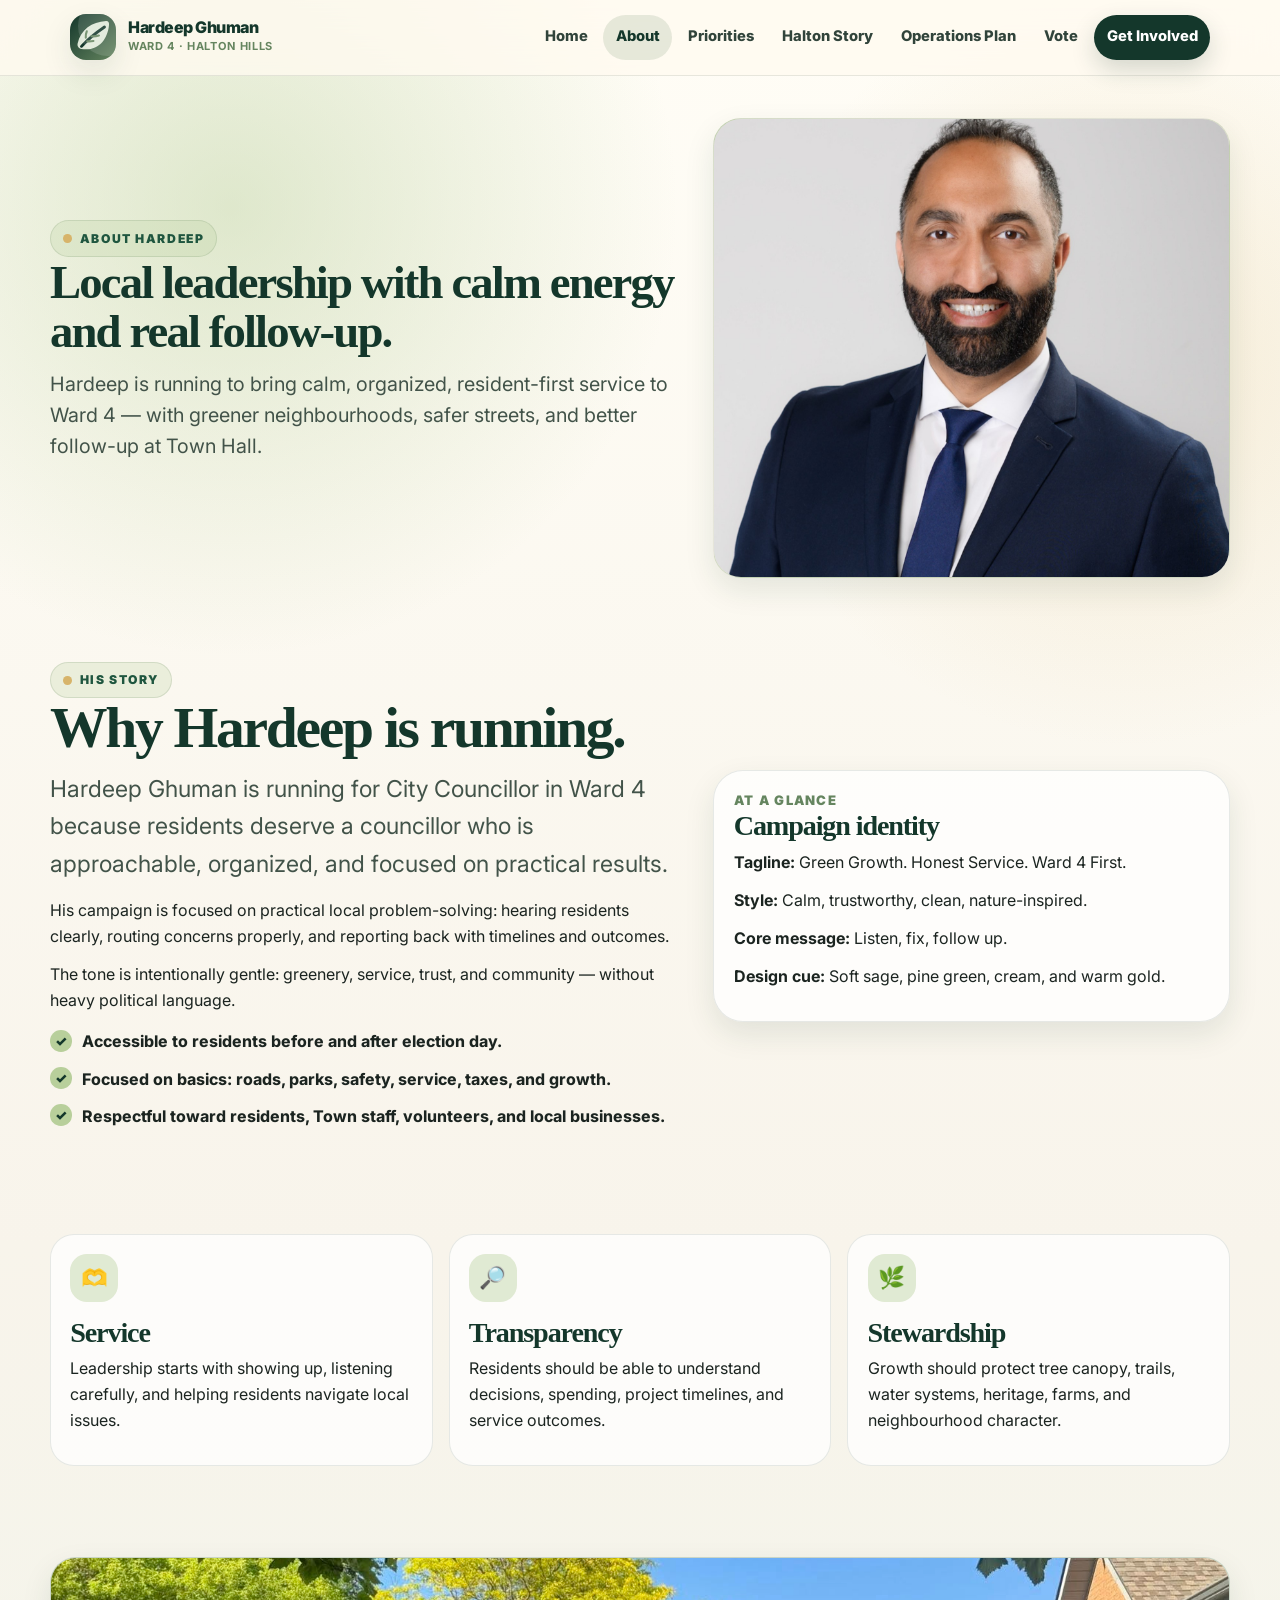
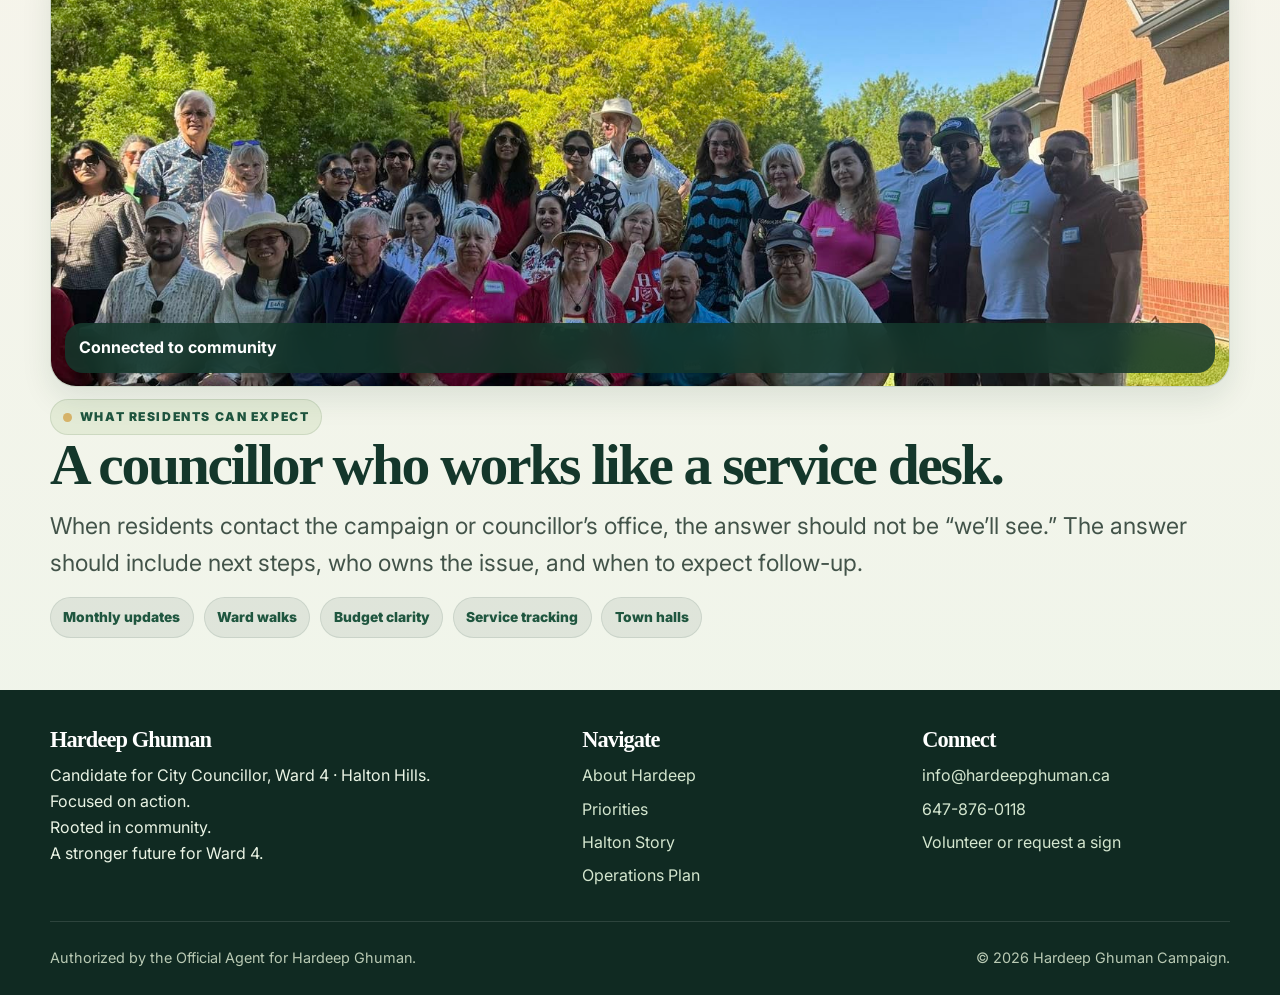
==== about.html @ 35c80258 "Add files via upload" ====
<!doctype html>
<html lang="en-CA">
<head>
  <meta charset="utf-8">
  <meta name="viewport" content="width=device-width, initial-scale=1">
  <title>About Hardeep Ghuman · Ward 4</title>
  <meta name="description" content="Meet Hardeep Ghuman, candidate for Ward 4 City Councillor in Halton Hills.">
  <meta name="theme-color" content="#14372b">
  <link rel="preconnect" href="https://fonts.googleapis.com">
  <link rel="preconnect" href="https://fonts.gstatic.com" crossorigin>
  <link href="https://fonts.googleapis.com/css2?family=Inter:wght@400;600;700;800;900&display=swap" rel="stylesheet">
  <link rel="stylesheet" href="assets/styles.css">
</head>
<body>

<a class="skip-link" href="#main">Skip to main content</a>
<header class="site-header">
  <div class="header-inner">
    <a class="brand" href="index.html" aria-label="Hardeep Ghuman for Ward 4 home">
      <span class="brand-mark"><img src="assets/logo-leaf.svg" alt="" aria-hidden="true"></span>
      <span class="brand-text"><span>Hardeep Ghuman</span><small>Ward 4 · Halton Hills</small></span>
    </a>
    <button class="nav-toggle" aria-expanded="false" aria-controls="primary-nav">Menu</button>
    <nav id="primary-nav" class="primary-nav" aria-label="Primary navigation"><a href="index.html">Home</a><a href="about.html" aria-current="page">About</a><a href="priorities.html">Priorities</a><a href="history.html">Halton Story</a><a href="operations.html">Operations Plan</a><a href="vote.html">Vote</a><a class="nav-cta" href="contact.html">Get Involved</a></nav>
  </div>
</header>
<main id="main">

<section class="page-hero">
  <div class="container">
    <div>
      <span class="eyebrow">About Hardeep</span>
      <h1>Local leadership with calm energy and real follow-up.</h1>
      <p class="lead">Hardeep is running to bring calm, organized, resident-first service to Ward 4 — with greener neighbourhoods, safer streets, and better follow-up at Town Hall.</p>
    </div>
    <div class="page-hero-card" data-photo="1.jpg"><img src="assets/images/1.jpg" onerror="this.parentElement.classList.add('missing-photo'); this.remove();" alt="Hardeep Ghuman portrait"></div>
  </div>
</section>
<section class="section">
  <div class="container split">
    <div>
      <span class="eyebrow">His Story</span>
      <h2>Why Hardeep is running.</h2>
      <p class="lead">Hardeep Ghuman is running for City Councillor in Ward 4 because residents deserve a councillor who is approachable, organized, and focused on practical results.</p>
      <p>His campaign is focused on practical local problem-solving: hearing residents clearly, routing concerns properly, and reporting back with timelines and outcomes.</p>
      <p>The tone is intentionally gentle: greenery, service, trust, and community — without heavy political language.</p>
      <ul class="checklist">
        <li>Accessible to residents before and after election day.</li>
        <li>Focused on basics: roads, parks, safety, service, taxes, and growth.</li>
        <li>Respectful toward residents, Town staff, volunteers, and local businesses.</li>
      </ul>
    </div>
    <div class="card">
      <div class="mini-kicker">At a glance</div>
      <h3>Campaign identity</h3>
      <p><strong>Tagline:</strong> Green Growth. Honest Service. Ward 4 First.</p>
      <p><strong>Style:</strong> Calm, trustworthy, clean, nature-inspired.</p>
      <p><strong>Core message:</strong> Listen, fix, follow up.</p>
      <p><strong>Design cue:</strong> Soft sage, pine green, cream, and warm gold.</p>
    </div>
  </div>
</section>
<section class="section-tight">
  <div class="container">
    <div class="grid-3">
      <article class="feature-card"><div class="icon">🫶</div><h3>Service</h3><p>Leadership starts with showing up, listening carefully, and helping residents navigate local issues.</p></article>
      <article class="feature-card"><div class="icon">🔎</div><h3>Transparency</h3><p>Residents should be able to understand decisions, spending, project timelines, and service outcomes.</p></article>
      <article class="feature-card"><div class="icon">🌿</div><h3>Stewardship</h3><p>Growth should protect tree canopy, trails, water systems, heritage, farms, and neighbourhood character.</p></article>
    </div>
  </div>
</section>
<section class="section">
  <div class="container split-reverse">
    <div class="photo-tile tall" data-photo="5.jpg"><img src="assets/images/5.jpg" onerror="this.parentElement.classList.add('missing-photo'); this.remove();" alt="Hardeep speaking with Ward 4 residents"><div class="photo-caption"><strong>Connected to community</strong></div></div>
    <div>
      <p></p>
      <span class="eyebrow">What Residents Can Expect</span>
      <h2>A councillor who works like a service desk.</h2>
      <p class="lead">When residents contact the campaign or councillor’s office, the answer should not be “we’ll see.” The answer should include next steps, who owns the issue, and when to expect follow-up.</p>
      <div class="pill-row"><span class="pill">Monthly updates</span><span class="pill">Ward walks</span><span class="pill">Budget clarity</span><span class="pill">Service tracking</span><span class="pill">Town halls</span></div>
    </div>
  </div>
</section>

</main>

<footer class="footer">
  <div class="container">
    <div>
      <h3>Hardeep Ghuman</h3>
      <p>Candidate for City Councillor, Ward 4 · Halton Hills.     <br>Focused on action. <br>Rooted in community. <br>A stronger future for Ward 4.</p>
    </div>
    <div>
      <h3>Navigate</h3>
      <ul>
        <li><a href="about.html">About Hardeep</a></li>
        <li><a href="priorities.html">Priorities</a></li>
        <li><a href="history.html">Halton Story</a></li>
        <li><a href="operations.html">Operations Plan</a></li>
      </ul>
    </div>
    <div>
      <h3>Connect</h3>
      <ul>
        <li><a href="mailto:info@hardeepghuman.ca">info@hardeepghuman.ca</a></li>
        <li><a href="tel:+19055550104">647-876-0118</a></li>
        <li><a href="contact.html">Volunteer or request a sign</a></li>
      </ul>
    </div>
  </div>
  <div class="footer-bottom">
    <span>Authorized by the Official Agent for Hardeep Ghuman.</span>
    <span>© <span id="year"></span> Hardeep Ghuman Campaign.</span>
  </div>
</footer>
<script src="assets/main.js"></script>
</body>
</html>
---- assets/styles.css ----
:root{
  --pine:#14372b;
  --forest:#1f563f;
  --moss:#65855f;
  --sage:#dfe8d8;
  --leaf:#b8cf9b;
  --cream:#fffaf0;
  --linen:#f6f0e4;
  --clay:#b9724b;
  --gold:#d7b46a;
  --ink:#1b2420;
  --muted:#617067;
  --white:#ffffff;
  --shadow: 0 22px 60px rgba(20,55,43,.14);
  --shadow-soft: 0 12px 30px rgba(20,55,43,.10);
  --radius-xl: 30px;
  --radius-lg: 22px;
  --radius-md: 16px;
  --max: 1180px;
  --ease: cubic-bezier(.2,.7,.2,1);
}
*{box-sizing:border-box}
html{scroll-behavior:smooth}
body{
  margin:0;
  font-family: Inter, ui-sans-serif, system-ui, -apple-system, BlinkMacSystemFont, "Segoe UI", sans-serif;
  color:var(--ink);
  background:
    radial-gradient(circle at 18% 8%, rgba(184,207,155,.45), transparent 28rem),
    radial-gradient(circle at 88% 14%, rgba(215,180,106,.22), transparent 24rem),
    linear-gradient(180deg, #fffdf6 0%, #f8f4eb 48%, #eef5ea 100%);
  line-height:1.62;
}
a{color:inherit;text-decoration:none}
img,svg{max-width:100%;display:block}
.skip-link{position:absolute;left:-999px;top:auto;width:1px;height:1px;overflow:hidden}
.skip-link:focus{left:1rem;top:1rem;width:auto;height:auto;background:var(--pine);color:white;padding:.75rem 1rem;border-radius:999px;z-index:9999}
.site-header{
  position:sticky;top:0;z-index:50;
  backdrop-filter: blur(18px);
  background:rgba(255,250,240,.78);
  border-bottom:1px solid rgba(20,55,43,.10);
}
.header-inner{max-width:var(--max);margin:auto;display:flex;align-items:center;justify-content:space-between;gap:1rem;padding:.9rem 1.25rem}
.brand{display:flex;align-items:center;gap:.75rem;font-weight:850;letter-spacing:-.03em;color:var(--pine)}
.brand-mark{width:46px;height:46px;border-radius:16px;background:linear-gradient(135deg,var(--pine),var(--moss));display:grid;place-items:center;box-shadow:var(--shadow-soft);position:relative;overflow:hidden}
.brand-mark::before{content:"";position:absolute;width:60px;height:60px;border-radius:50%;background:rgba(255,255,255,.13);right:-22px;top:-18px}
.brand-mark svg{width:30px;height:30px;position:relative;z-index:1}
.brand-text span{display:block;line-height:1.05}.brand-text small{display:block;font-weight:700;letter-spacing:.06em;text-transform:uppercase;color:var(--moss);font-size:.69rem;margin-top:.12rem}
.nav-toggle{display:none;border:0;background:var(--pine);color:white;border-radius:999px;padding:.72rem .9rem;font-weight:800}
.primary-nav{display:flex;align-items:center;gap:.2rem;flex-wrap:wrap;justify-content:flex-end}
.primary-nav a{font-weight:800;font-size:.92rem;color:#31443b;padding:.66rem .78rem;border-radius:999px;transition:all .22s var(--ease)}
.primary-nav a:hover,.primary-nav a[aria-current="page"]{background:rgba(101,133,95,.16);color:var(--pine)}
.primary-nav .nav-cta{background:var(--pine);color:white;box-shadow:0 10px 25px rgba(20,55,43,.18)}
.primary-nav .nav-cta:hover{background:var(--forest);color:white;transform:translateY(-1px)}
main{overflow:hidden}
.section{padding:3.6rem 1.25rem}.section-tight{padding:2.4rem 1.25rem}.container{max-width:var(--max);margin:auto}.narrow{max-width:850px;margin:auto}.split{display:grid;grid-template-columns:minmax(0,1fr) minmax(320px,.82fr);gap:2rem;align-items:center}.split-reverse{grid-template-columns:minmax(320px,.82fr) minmax(0,1fr)}
.eyebrow{display:inline-flex;align-items:center;gap:.5rem;text-transform:uppercase;letter-spacing:.13em;font-weight:900;color:var(--forest);font-size:.76rem;background:rgba(184,207,155,.25);padding:.45rem .75rem;border-radius:999px;border:1px solid rgba(101,133,95,.18)}
.eyebrow::before{content:"";width:.55rem;height:.55rem;border-radius:50%;background:var(--gold)}
h1,h2,h3{font-family: Georgia, 'Times New Roman', serif;color:var(--pine);line-height:1.05;margin:0 0 1rem;letter-spacing:-.04em}h1{font-size:clamp(3.2rem,7vw,6.7rem)}h2{font-size:clamp(2.2rem,4.5vw,4.3rem)}h3{font-size:clamp(1.35rem,2.2vw,2rem)}p{margin:0 0 .8rem}.lead{font-size:clamp(1.12rem,2vw,1.45rem);color:#425349;line-height:1.62}.muted{color:var(--muted)}
.hero{padding:4.3rem 1.25rem 2rem;position:relative}.hero::before{content:"";position:absolute;inset:auto 0 0 0;height:120px;background:linear-gradient(180deg,transparent,rgba(238,245,234,.7));pointer-events:none}.hero-grid{max-width:var(--max);margin:auto;display:grid;grid-template-columns:minmax(0,1.05fr) minmax(300px,.95fr);gap:2.2rem;align-items:center}.hero-copy{position:relative;z-index:2}.hero h1 span{color:var(--moss)}.hero-actions,.actions{display:flex;gap:.75rem;flex-wrap:wrap;margin-top:1.15rem}.btn{display:inline-flex;align-items:center;gap:.55rem;border-radius:999px;padding:.94rem 1.25rem;font-weight:900;border:1px solid transparent;transition:all .22s var(--ease);cursor:pointer}.btn-primary{background:var(--pine);color:white;box-shadow:0 18px 36px rgba(20,55,43,.2)}.btn-primary:hover{background:var(--forest);transform:translateY(-2px)}.btn-secondary{background:rgba(255,255,255,.74);color:var(--pine);border-color:rgba(20,55,43,.14)}.btn-secondary:hover{background:white;transform:translateY(-2px)}.btn-light{background:white;color:var(--pine)}
.mission-vision-card{display:grid;grid-template-columns:1fr 1fr;gap:.85rem;margin-top:1.25rem;max-width:760px}.mission-vision-card div{background:rgba(255,255,255,.74);border:1px solid rgba(20,55,43,.12);box-shadow:0 10px 28px rgba(20,55,43,.07);border-radius:22px;padding:1rem}.mission-vision-card strong{display:block;color:var(--pine);font-weight:950;font-size:1rem;text-transform:uppercase;letter-spacing:.08em}.mission-vision-card span{display:block;color:#405149;font-weight:750;margin-top:.35rem;line-height:1.45}
.hero-card{position:relative;border-radius:42px;background:linear-gradient(150deg,rgba(255,255,255,.78),rgba(223,232,216,.74));padding:1rem;box-shadow:var(--shadow);border:1px solid rgba(20,55,43,.1)}.candidate-frame{position:relative;min-height:560px;border-radius:34px;overflow:hidden;background:linear-gradient(145deg,#dfe8d8,#fffaf0 55%,#cbd9be);display:flex;align-items:flex-end;justify-content:center}.candidate-frame::before{content:"";position:absolute;inset:0;background:radial-gradient(circle at 50% 15%, rgba(255,250,240,.32), transparent 34%), url('leaf-pattern.svg') center/560px auto repeat;opacity:.20;z-index:2;pointer-events:none}.candidate-frame img{position:absolute;z-index:1;inset:0;width:100%;height:100%;object-fit:cover;object-position:center 18%;filter:saturate(.98) contrast(1.02)}.promise-strip{position:relative;z-index:4;margin:-2.7rem auto 0;width:calc(100% - 1.6rem);display:grid;grid-template-columns:auto 1fr;gap:.9rem;align-items:center;background:rgba(255,250,240,.96);border:1px solid rgba(20,55,43,.12);border-radius:28px;padding:.85rem;box-shadow:var(--shadow-soft);backdrop-filter:blur(10px)}.promise-seal{width:82px;height:82px;border-radius:50%;display:grid;place-items:center;text-align:center;line-height:1.05;background:linear-gradient(145deg,var(--pine),var(--moss));color:white;font-weight:950;letter-spacing:.02em;box-shadow:inset 0 0 0 4px rgba(255,255,255,.22)}.promise-points{display:flex;flex-wrap:wrap;gap:.55rem}.promise-points span{display:inline-flex;align-items:center;border-radius:999px;background:rgba(184,207,155,.26);border:1px solid rgba(20,55,43,.1);padding:.55rem .75rem;color:var(--pine);font-weight:900;font-size:.88rem}.hero-date{position:absolute;right:.8rem;top:2.2rem;background:var(--pine);color:white;border-radius:24px;padding:1rem 1.05rem;z-index:3;box-shadow:var(--shadow-soft)}.hero-date small{display:block;text-transform:uppercase;letter-spacing:.12em;font-weight:900;color:#d9f0cf}.hero-date strong{font-size:1.65rem;display:block;line-height:1.05}.stats{display:grid;grid-template-columns:repeat(4,1fr);gap:1rem;margin-top:2rem}.stat{background:rgba(255,255,255,.72);border:1px solid rgba(20,55,43,.1);border-radius:22px;padding:1rem;box-shadow:0 8px 25px rgba(20,55,43,.06)}.stat strong{display:block;font-size:1.4rem;color:var(--pine);font-weight:950;line-height:1.1}.stat span{font-weight:800;color:var(--muted);font-size:.86rem}.leaf-divider{height:64px;background:url('leaf-divider.svg') center/900px auto repeat-x;opacity:.42}
.card{background:rgba(255,255,255,.76);border:1px solid rgba(20,55,43,.1);border-radius:var(--radius-xl);box-shadow:var(--shadow-soft);padding:1.25rem}.card.deep{background:linear-gradient(145deg,var(--pine),#1a4b36);color:white}.card.deep h2,.card.deep h3{color:white}.card.deep p{color:#e2efe3}.grid-3{display:grid;grid-template-columns:repeat(3,1fr);gap:.85rem}.grid-2{display:grid;grid-template-columns:repeat(2,1fr);gap:.9rem}.feature-card{padding:1.15rem;border-radius:24px;background:rgba(255,255,255,.75);border:1px solid rgba(20,55,43,.1);transition:all .22s var(--ease)}.feature-card:hover{transform:translateY(-4px);box-shadow:var(--shadow-soft)}.icon{width:48px;height:48px;border-radius:17px;display:grid;place-items:center;background:rgba(184,207,155,.42);color:var(--pine);font-size:1.35rem;margin-bottom:1rem}.number{font-family:Georgia,serif;font-size:2.4rem;color:var(--gold);font-weight:800;line-height:1}.priority-list{display:grid;gap:.75rem}.priority{display:grid;grid-template-columns:66px 1fr;gap:.8rem;align-items:start;padding:1rem;border-radius:24px;background:rgba(255,255,255,.68);border:1px solid rgba(20,55,43,.1)}.priority h3{font-size:1.55rem}.pill-row{display:flex;flex-wrap:wrap;gap:.6rem}.pill{background:rgba(20,55,43,.08);border:1px solid rgba(20,55,43,.10);border-radius:999px;padding:.5rem .78rem;font-weight:850;color:var(--forest);font-size:.86rem}.timeline{position:relative;display:grid;gap:.75rem}.timeline::before{content:"";position:absolute;left:28px;top:8px;bottom:8px;width:2px;background:linear-gradient(var(--leaf),var(--gold))}.time-item{display:grid;grid-template-columns:58px 1fr;gap:1rem;position:relative}.time-dot{width:58px;height:58px;border-radius:50%;background:var(--pine);color:white;display:grid;place-items:center;font-weight:950;border:6px solid var(--cream);box-shadow:var(--shadow-soft);z-index:2}.quote{font-family:Georgia,serif;font-size:1.6rem;line-height:1.25;color:var(--pine);padding:2rem;background:linear-gradient(145deg,rgba(184,207,155,.34),rgba(255,255,255,.72));border-left:6px solid var(--gold);border-radius:24px}
.photo-grid{display:grid;grid-template-columns:1.1fr .9fr;gap:1rem}.photo-tile{position:relative;min-height:240px;border-radius:26px;overflow:hidden;background:#dfe8d8;border:1px solid rgba(20,55,43,.1);box-shadow:var(--shadow-soft)}.photo-tile.tall{min-height:500px}.photo-tile img{width:100%;height:100%;object-fit:cover;position:absolute;inset:0}.photo-caption{position:absolute;left:1rem;right:1rem;bottom:1rem;background:rgba(20,55,43,.84);color:white;border-radius:18px;padding:.85rem 1rem;backdrop-filter:blur(12px)}.photo-caption strong{display:block}.photo-caption small{color:#d9f0cf;font-weight:800}
.banner{border-radius:36px;overflow:hidden;background:linear-gradient(135deg,var(--pine),var(--forest) 50%,var(--moss));color:white;padding:3rem;position:relative;box-shadow:var(--shadow)}.banner::before{content:"";position:absolute;inset:0;background:url('leaf-pattern.svg') center/520px auto repeat;opacity:.12}.banner>*{position:relative;z-index:1}.banner h2{color:white}.banner p{color:#e8f3e4}.banner .eyebrow{background:rgba(255,255,255,.12);border-color:rgba(255,255,255,.22);color:#e8f3e4}.source-note{font-size:.92rem;color:var(--muted);background:rgba(255,255,255,.68);border:1px solid rgba(20,55,43,.1);padding:1rem;border-radius:18px}.source-note a{text-decoration:underline;text-decoration-thickness:1px;text-underline-offset:3px;color:var(--forest);font-weight:800}
.page-hero{padding:3rem 1.25rem 2.1rem}.page-hero .container{display:grid;grid-template-columns:1fr .55fr;gap:2rem;align-items:end}.page-hero-card{min-height:240px;border-radius:34px;background:linear-gradient(135deg,rgba(184,207,155,.56),rgba(255,250,240,.9));border:1px solid rgba(20,55,43,.1);box-shadow:var(--shadow-soft);padding:1.2rem;display:grid;place-items:center;position:relative;overflow:hidden}.page-hero-card::after{content:"";position:absolute;inset:0;background:url('leaf-pattern.svg') center/520px auto repeat;opacity:.18}.page-hero-card img{position:absolute;z-index:2;inset:0;width:100%;height:100%;object-fit:cover;object-position:center}.page-hero-card img[src$='.svg']{position:relative;inset:auto;width:auto;height:auto;max-height:220px;object-fit:contain}.checklist{display:grid;gap:.7rem;list-style:none;padding:0;margin:1rem 0 0}.checklist li{position:relative;padding-left:2rem;font-weight:750}.checklist li::before{content:"✓";position:absolute;left:0;top:.05rem;width:1.35rem;height:1.35rem;border-radius:50%;background:var(--leaf);display:grid;place-items:center;color:var(--pine);font-weight:950;font-size:.85rem}.form{display:grid;gap:.9rem}.form-row{display:grid;grid-template-columns:1fr 1fr;gap:.9rem}.form label{font-weight:900;color:var(--pine);font-size:.9rem}.form input,.form select,.form textarea{width:100%;padding:.95rem 1rem;border-radius:16px;border:1px solid rgba(20,55,43,.18);background:rgba(255,255,255,.86);font:inherit;outline:none}.form textarea{min-height:140px;resize:vertical}.form input:focus,.form select:focus,.form textarea:focus{border-color:var(--forest);box-shadow:0 0 0 4px rgba(101,133,95,.16)}.notice{border-radius:20px;padding:1rem 1.1rem;background:rgba(215,180,106,.17);border:1px solid rgba(215,180,106,.35);color:#664b1d;font-weight:750}.mini-kicker{font-size:.82rem;text-transform:uppercase;letter-spacing:.1em;color:var(--moss);font-weight:950}.footer{background:#102a22;color:#eaf4e5;padding:2.4rem 1.25rem 1.6rem}.footer .container{display:grid;grid-template-columns:1.3fr .8fr .8fr;gap:2rem}.footer h3{color:white;font-size:1.4rem}.footer a{color:#d4e6cf}.footer ul{list-style:none;margin:0;padding:0;display:grid;gap:.45rem}.footer-bottom{max-width:var(--max);margin:2rem auto 0;padding-top:1.5rem;border-top:1px solid rgba(255,255,255,.12);display:flex;justify-content:space-between;gap:1rem;flex-wrap:wrap;color:#b9cab4;font-size:.9rem}.small{font-size:.9rem}.two-column-text{columns:2;column-gap:2rem}.operations-flow{display:grid;grid-template-columns:repeat(4,1fr);gap:.85rem}.flow-step{background:rgba(255,255,255,.74);border:1px solid rgba(20,55,43,.1);border-radius:24px;padding:1.2rem;position:relative}.flow-step:not(:last-child)::after{content:"→";position:absolute;right:-.7rem;top:50%;transform:translateY(-50%);font-weight:950;color:var(--moss);font-size:1.4rem}.issue-board{display:grid;grid-template-columns:repeat(3,1fr);gap:.85rem}.issue-col{border-radius:24px;padding:1rem;background:rgba(255,255,255,.68);border:1px solid rgba(20,55,43,.1)}.issue-col h3{font-size:1.2rem}.ticket{background:var(--cream);border-radius:18px;padding:.8rem;border:1px dashed rgba(20,55,43,.2);margin:.7rem 0 0;font-weight:750;color:var(--muted)}
@media (max-width: 980px){.hero-grid,.split,.split-reverse,.page-hero .container{grid-template-columns:1fr}.stats{grid-template-columns:repeat(2,1fr)}.grid-3,.grid-2,.operations-flow,.issue-board{grid-template-columns:1fr 1fr}.photo-grid{grid-template-columns:1fr}.photo-tile.tall{min-height:340px}.footer .container{grid-template-columns:1fr 1fr}.two-column-text{columns:1}.flow-step::after{display:none}}
@media (max-width: 760px){.mission-vision-card{grid-template-columns:1fr}.hero-grid{gap:1.3rem}.hero h1{font-size:clamp(2.65rem,13vw,4.4rem)}.nav-toggle{display:inline-flex}.primary-nav{position:absolute;left:1rem;right:1rem;top:calc(100% + .5rem);background:rgba(255,250,240,.98);border:1px solid rgba(20,55,43,.12);box-shadow:var(--shadow);border-radius:24px;padding:.8rem;display:none;flex-direction:column;align-items:stretch}.primary-nav.open{display:flex}.primary-nav a{text-align:center}.hero{padding-top:2.7rem}.candidate-frame{min-height:420px}.promise-strip{margin-top:-1.6rem;width:calc(100% - .8rem)}.hero-date{right:.8rem;top:.9rem}.stats,.grid-3,.grid-2,.operations-flow,.issue-board,.footer .container,.form-row{grid-template-columns:1fr}.section{padding:3.4rem 1rem}.page-hero{padding:3rem 1rem 2rem}.header-inner{padding:.72rem 1rem}.brand-text small{display:none}.priority{grid-template-columns:1fr}.time-item{grid-template-columns:50px 1fr}.time-dot{width:50px;height:50px}.timeline::before{left:24px}.banner{padding:2rem}.footer-bottom{display:block}.hero-actions .btn,.actions .btn{width:100%;justify-content:center}}
@media (prefers-reduced-motion:reduce){*{animation:none!important;transition:none!important;scroll-behavior:auto!important}}

@media (max-width: 520px){.hero{padding-top:1.8rem}.hero-card{border-radius:28px;padding:.65rem}.candidate-frame{min-height:390px;border-radius:24px}.promise-strip{grid-template-columns:1fr;text-align:center}.promise-seal{margin:auto;width:74px;height:74px}.promise-points{justify-content:center}.hero-date strong{font-size:1.35rem}.stats{gap:.65rem}.stat{padding:.8rem}.photo-tile{min-height:220px}.page-hero-card{min-height:260px}.page-hero-card img[src$='.jpg'],.page-hero-card img[src^='https']{max-height:none}.footer{padding-bottom:1.3rem}}

/* Ward 4 map */
.ward-map-section{padding-top:2.8rem}
.map-card{background:rgba(255,255,255,.78);border:1px solid rgba(20,55,43,.12);border-radius:34px;box-shadow:var(--shadow);padding:1rem;overflow:hidden}
.map-link{display:block;border-radius:26px;overflow:hidden;background:#fff;border:1px solid rgba(20,55,43,.1)}
.map-link img{display:block;width:100%;height:auto}
.map-info{display:grid;grid-template-columns:1fr auto;gap:1rem;align-items:center;padding:1.25rem .3rem .4rem}
.map-info h3{margin-bottom:.3rem}.map-info p{margin:0;color:var(--muted);font-weight:650}.map-actions{display:flex;gap:.7rem;flex-wrap:wrap;justify-content:flex-end}
.map-card .source-note{margin:.8rem 0 0}
.map-card code{background:rgba(20,55,43,.08);border-radius:8px;padding:.1rem .28rem}
@media (max-width: 760px){.map-card{border-radius:26px;padding:.65rem}.map-link{border-radius:20px}.map-info{grid-template-columns:1fr;padding:.95rem .15rem .2rem}.map-actions{justify-content:stretch}.map-actions .btn{width:100%;justify-content:center}.ward-map-section{padding-top:2rem}}

/* Hero balance refinement: keeps the opening message and photo visually equal */
.hero h1{font-size:clamp(2.7rem,5vw,4.95rem);max-width:780px;line-height:1.04;margin-bottom:.85rem}
.hero .lead{font-size:clamp(1.05rem,1.55vw,1.28rem);max-width:720px;line-height:1.55}
.mission-vision-card{margin-top:1rem;gap:.75rem}.mission-vision-card div{padding:.9rem}.mission-vision-card span{font-size:.94rem;line-height:1.38}.hero-actions{margin-top:1.25rem}.stats{margin-top:1.45rem}.hero-grid{grid-template-columns:minmax(0,1fr) minmax(340px,.96fr);gap:2.4rem}
@media (max-width: 760px){.hero h1{font-size:clamp(2.15rem,10.2vw,3.35rem);line-height:1.06}.hero .lead{font-size:1.03rem;line-height:1.52}.mission-vision-card div{padding:.85rem}.mission-vision-card span{font-size:.92rem}.hero-actions{margin-top:1.05rem}.stats{margin-top:1.15rem}}
@media (min-width: 1180px){.hero{padding-top:3.6rem}.candidate-frame{min-height:540px}}

/* Subpage hero balance refinement — keeps homepage hero unchanged */
.page-hero{padding:3.25rem 1.25rem 2.6rem}
.page-hero .container{grid-template-columns:minmax(0, .95fr) minmax(360px, .78fr);align-items:center;gap:2.4rem}
.page-hero h1{font-size:clamp(2.25rem,4.1vw,4.15rem);line-height:1.07;max-width:760px;margin-bottom:.8rem}
.page-hero .lead{font-size:clamp(1.03rem,1.55vw,1.28rem);line-height:1.55;max-width:720px}
.page-hero-card{min-height:340px;border-radius:34px;padding:1rem}
.page-hero-card img:not([src$='.svg']){object-fit:cover;object-position:center 22%}
.page-hero-card img[src$='.svg']{max-height:250px}
@media (min-width:1180px){.page-hero-card{min-height:380px}.page-hero h1{font-size:clamp(2.35rem,3.65vw,4.25rem)}}
@media (max-width:980px){.page-hero .container{grid-template-columns:1fr}.page-hero-card{min-height:320px}.page-hero h1{font-size:clamp(2.1rem,7vw,3.65rem)}}
@media (max-width:760px){.page-hero{padding:2.5rem 1rem 1.8rem}.page-hero h1{font-size:clamp(1.95rem,9.4vw,3rem);line-height:1.08}.page-hero .lead{font-size:1.02rem}.page-hero-card{min-height:300px;border-radius:26px}}


/* Cohesive spacing + reliable local imagery pass */
.section{padding:3.8rem 1.25rem}
.section-tight{padding:2.4rem 1.25rem}
.leaf-divider{height:38px}
.split{gap:2rem}
.grid-3,.grid-2,.priority-list,.timeline,.operations-flow,.issue-board{gap:.85rem}
.card{padding:1.35rem}
.feature-card{padding:1.2rem}
.priority{padding:1rem}
.banner{padding:2.35rem}
.photo-grid{gap:.85rem}
.photo-tile{min-height:210px}
.photo-tile.tall{min-height:420px}
.photo-tile img[src$='.svg']{object-fit:cover}
.page-hero{padding:2.6rem 1.25rem 1.8rem}
.page-hero-card{min-height:310px}
p{margin-bottom:.85rem}
.hero-actions,.actions{margin-top:1.05rem}
.stats{margin-top:1.1rem}
.map-card{padding:.8rem}
.map-info{padding:1rem .2rem .25rem}
@media (max-width:980px){.section{padding:3.1rem 1rem}.section-tight{padding:2.1rem 1rem}.photo-tile.tall{min-height:310px}.page-hero{padding:2.2rem 1rem 1.5rem}}
@media (max-width:760px){.section{padding:2.65rem 1rem}.section-tight{padding:1.75rem 1rem}.card{padding:1.1rem}.banner{padding:1.65rem}.photo-tile,.photo-tile.tall{min-height:230px}.leaf-divider{height:26px}.page-hero{padding:2rem 1rem 1.25rem}}

/* Cohesive spacing refinement */
.section + .section,.section-tight + .section,.section + .section-tight{padding-top:2.2rem}
.narrow[style*="margin-bottom:2rem"]{margin-bottom:1.15rem!important}
.narrow[style*="margin-bottom:1.4rem"]{margin-bottom:1rem!important}
.photo-caption{padding:.75rem .85rem}
.card h2,.card h3,.feature-card h3,.priority h3{margin-bottom:.55rem}

/* Final uniform spacing + real-photo placeholder system */
:root{
  --section-space: 3.25rem;
  --section-space-mobile: 2.35rem;
  --block-gap: 1.25rem;
}
.section{padding:var(--section-space) 1.25rem}
.section-tight{padding:2.45rem 1.25rem}
.section + .section,.section-tight + .section,.section + .section-tight{padding-top:var(--section-space)}
.container{max-width:var(--max);margin-left:auto;margin-right:auto}
.split,.split-reverse{gap:2.1rem;align-items:center}
.grid-3,.grid-2,.operations-flow,.issue-board,.priority-list,.timeline,.photo-grid,.stacked-photos{gap:1rem}
.stacked-photos{display:grid}
.section-head{text-align:center;margin-bottom:1.45rem}
.top-gap{margin-top:1.25rem}.top-gap-sm{margin-top:.9rem}
h1,h2,h3{margin-bottom:.75rem}p{margin-bottom:.75rem}.lead{margin-bottom:.9rem}
.card,.feature-card,.priority,.flow-step,.issue-col{padding:1.2rem}.banner{padding:2.4rem}.leaf-divider{height:34px}
.page-hero{padding:2.65rem 1.25rem 2rem}.page-hero .container{align-items:center;gap:2.1rem}.page-hero-card{min-height:320px;padding:0}.photo-tile{min-height:245px}.photo-tile.tall{min-height:430px}.photo-caption{padding:.75rem .9rem;left:.85rem;right:.85rem;bottom:.85rem}.map-info{padding:1rem .2rem .25rem}.footer{margin-top:0}
/* Keep missing JPG placeholders clean until you add real photos. */
.photo-tile.missing-photo,.page-hero-card.missing-photo,.candidate-frame.missing-photo{
  background:linear-gradient(135deg,rgba(223,232,216,.92),rgba(255,250,240,.95));
  border:1px dashed rgba(20,55,43,.28);
}
.photo-tile.missing-photo::before,.page-hero-card.missing-photo::before,.candidate-frame.missing-photo::after{
  content:"Add photo: " attr(data-photo);
  position:absolute;inset:1rem;display:grid;place-items:center;text-align:center;
  color:var(--pine);font-weight:900;letter-spacing:.02em;border-radius:20px;
  background:rgba(255,255,255,.58);z-index:3;padding:1rem;
}
.candidate-frame.missing-photo::before{opacity:.08}
.candidate-frame.missing-photo .hero-date{z-index:5}.photo-tile.missing-photo .photo-caption{z-index:4}.page-hero-card.missing-photo::after{display:none}
@media (max-width:980px){
  .section{padding:2.8rem 1rem}.section-tight{padding:2.15rem 1rem}.section + .section,.section-tight + .section,.section + .section-tight{padding-top:2.8rem}.split,.split-reverse,.page-hero .container{gap:1.5rem}.photo-tile.tall{min-height:330px}.page-hero-card{min-height:300px}
}
@media (max-width:760px){
  .section{padding:var(--section-space-mobile) 1rem}.section-tight{padding:1.85rem 1rem}.section + .section,.section-tight + .section,.section + .section-tight{padding-top:var(--section-space-mobile)}.section-head{margin-bottom:1.1rem}.card,.feature-card,.priority,.flow-step,.issue-col{padding:1rem}.banner{padding:1.55rem}.photo-tile,.photo-tile.tall{min-height:240px}.page-hero{padding:2rem 1rem 1.45rem}.page-hero-card{min-height:250px}.leaf-divider{height:24px}.top-gap{margin-top:1rem}.top-gap-sm{margin-top:.75rem}
}
/* About page hero photo fix */
.page-hero-card {
  padding: 0;
  overflow: hidden;
  min-height: 460px;
  border-radius: 28px;
}

.page-hero-card img {
  width: 100%;
  height: 100%;
  min-height: 460px;
  display: block;
  object-fit: cover;
  object-position: center 18%;
}
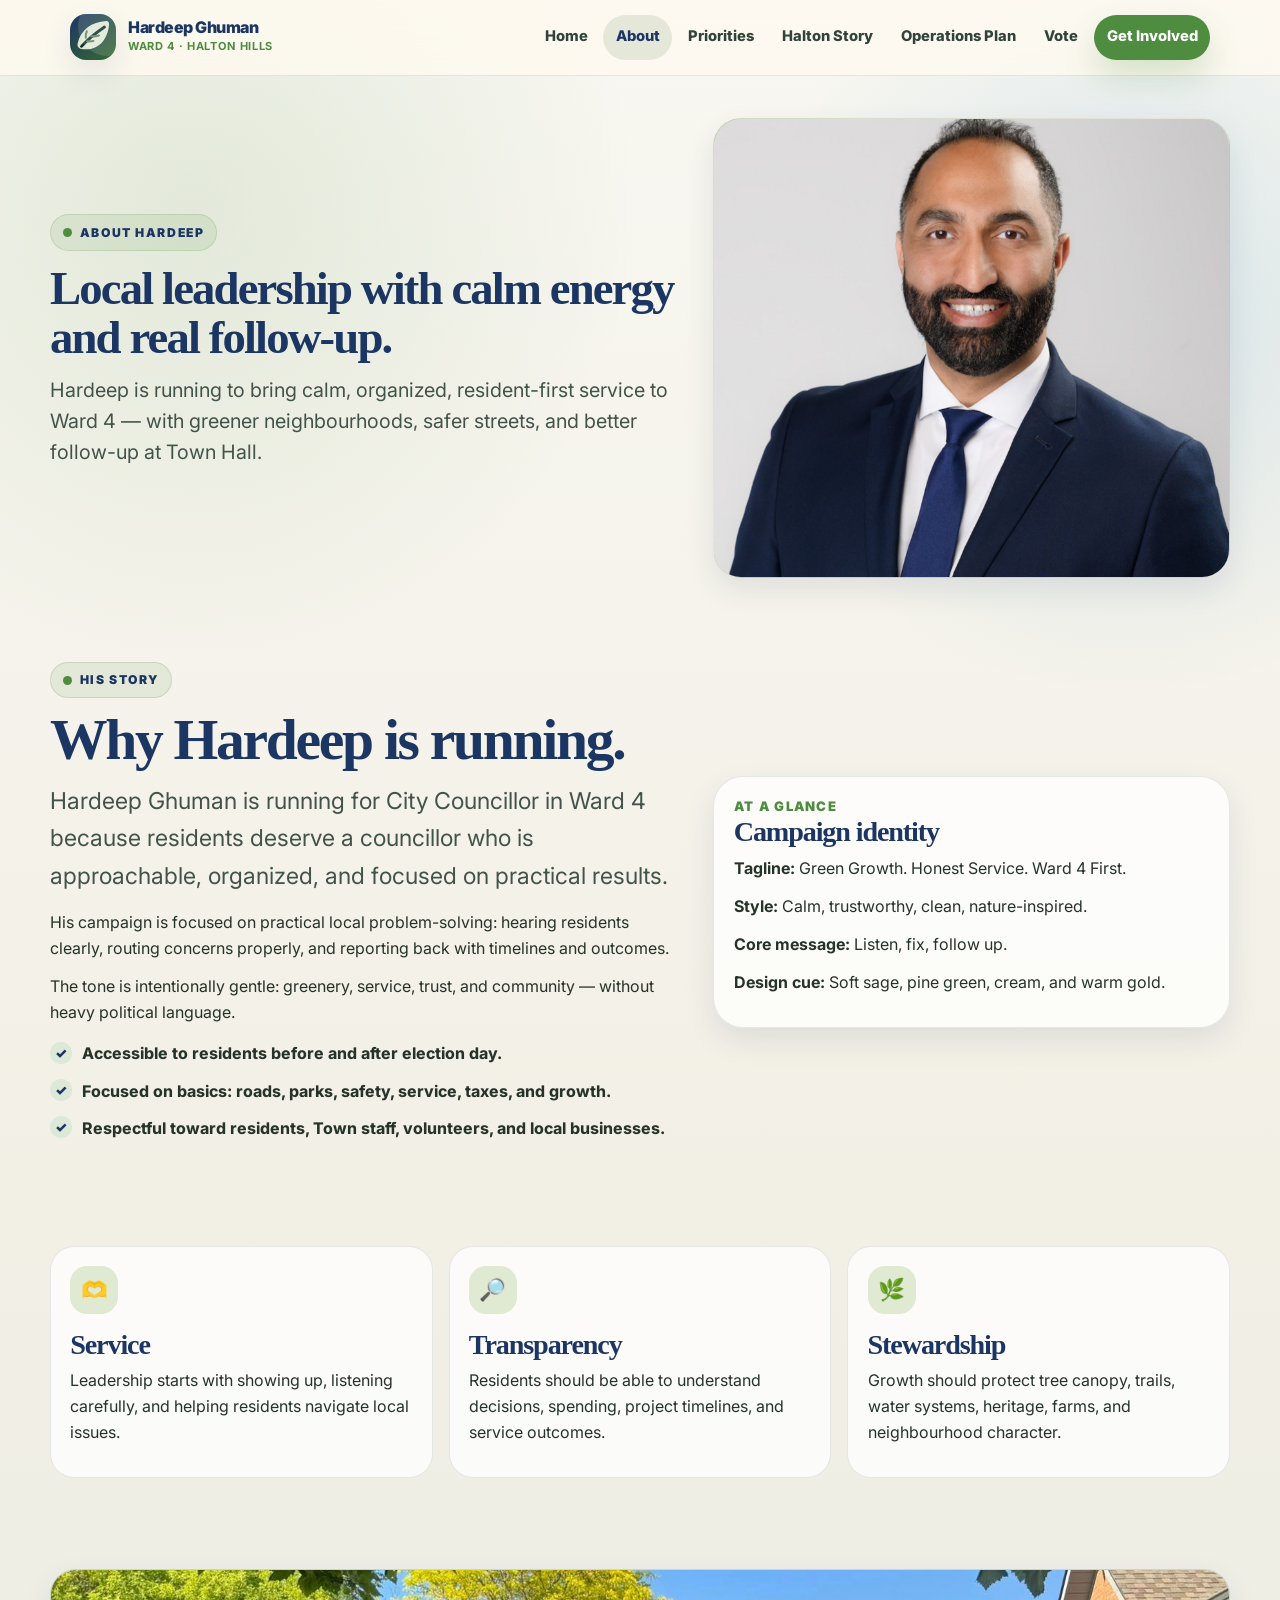
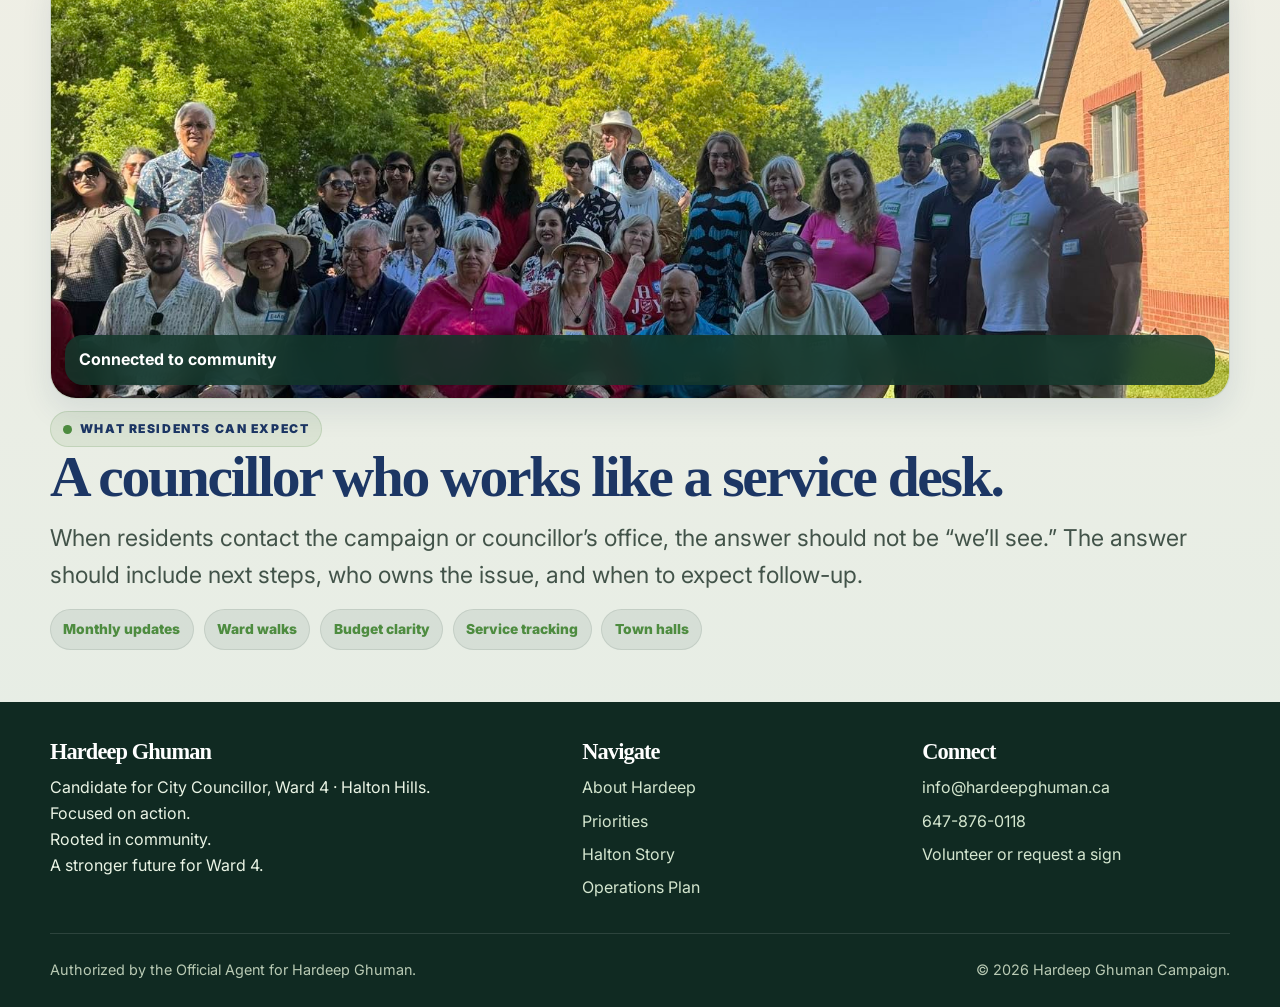
==== commit a71fa727: "Colour fix and keene" ====
--- a/about.html
+++ b/about.html
@@ -1,5 +1,6 @@
 <!doctype html>
 <html lang="en-CA">
+
 <head>
   <meta charset="utf-8">
   <meta name="viewport" content="width=device-width, initial-scale=1">
@@ -11,108 +12,143 @@
   <link href="https://fonts.googleapis.com/css2?family=Inter:wght@400;600;700;800;900&display=swap" rel="stylesheet">
   <link rel="stylesheet" href="assets/styles.css">
 </head>
+
 <body>
 
-<a class="skip-link" href="#main">Skip to main content</a>
-<header class="site-header">
-  <div class="header-inner">
-    <a class="brand" href="index.html" aria-label="Hardeep Ghuman for Ward 4 home">
-      <span class="brand-mark"><img src="assets/logo-leaf.svg" alt="" aria-hidden="true"></span>
-      <span class="brand-text"><span>Hardeep Ghuman</span><small>Ward 4 · Halton Hills</small></span>
-    </a>
-    <button class="nav-toggle" aria-expanded="false" aria-controls="primary-nav">Menu</button>
-    <nav id="primary-nav" class="primary-nav" aria-label="Primary navigation"><a href="index.html">Home</a><a href="about.html" aria-current="page">About</a><a href="priorities.html">Priorities</a><a href="history.html">Halton Story</a><a href="operations.html">Operations Plan</a><a href="vote.html">Vote</a><a class="nav-cta" href="contact.html">Get Involved</a></nav>
-  </div>
-</header>
-<main id="main">
+  <a class="skip-link" href="#main">Skip to main content</a>
+  <header class="site-header">
+    <div class="header-inner">
+      <a class="brand" href="index.html" aria-label="Hardeep Ghuman for Ward 4 home">
+        <span class="brand-mark"><img src="assets/logo-leaf.svg" alt="" aria-hidden="true"></span>
+        <span class="brand-text"><span>Hardeep Ghuman</span><small>Ward 4 · Halton Hills</small></span>
+      </a>
+      <button class="nav-toggle" aria-expanded="false" aria-controls="primary-nav">Menu</button>
+      <nav id="primary-nav" class="primary-nav" aria-label="Primary navigation"><a href="index.html">Home</a><a
+          href="about.html" aria-current="page">About</a><a href="priorities.html">Priorities</a><a
+          href="history.html">Halton Story</a><a href="operations.html">Operations Plan</a><a
+          href="vote.html">Vote</a><a class="nav-cta" href="contact.html">Get Involved</a></nav>
+    </div>
+  </header>
+  <main id="main">
 
-<section class="page-hero">
-  <div class="container">
-    <div>
-      <span class="eyebrow">About Hardeep</span>
-      <h1>Local leadership with calm energy and real follow-up.</h1>
-      <p class="lead">Hardeep is running to bring calm, organized, resident-first service to Ward 4 — with greener neighbourhoods, safer streets, and better follow-up at Town Hall.</p>
+    <section class="page-hero">
+      <div class="container">
+        <div>
+          <span class="eyebrow">About Hardeep</span>
+          <p>
+          <h1>Local leadership with calm energy and real follow-up.</h1>
+          <p class="lead">Hardeep is running to bring calm, organized, resident-first service to Ward 4 — with greener
+            neighbourhoods, safer streets, and better follow-up at Town Hall.</p>
+          </p>
+        </div>
+        <div class="page-hero-card" data-photo="1.jpg"><img src="assets/images/1.jpg"
+            onerror="this.parentElement.classList.add('missing-photo'); this.remove();" alt="Hardeep Ghuman portrait">
+        </div>
+      </div>
+    </section>
+    <section class="section">
+      <div class="container split">
+        <div>
+          <span class="eyebrow">His Story</span>
+          <p>
+          <h2>Why Hardeep is running.</h2>
+          <p class="lead">Hardeep Ghuman is running for City Councillor in Ward 4 because residents deserve a councillor
+            who is approachable, organized, and focused on practical results.</p>
+          <p>His campaign is focused on practical local problem-solving: hearing residents clearly, routing concerns
+            properly, and reporting back with timelines and outcomes.</p>
+          <p>The tone is intentionally gentle: greenery, service, trust, and community — without heavy political
+            language.</p>
+          <ul class="checklist">
+            <li>Accessible to residents before and after election day.</li>
+            <li>Focused on basics: roads, parks, safety, service, taxes, and growth.</li>
+            <li>Respectful toward residents, Town staff, volunteers, and local businesses.</li>
+          </ul>
+        </div>
+        <div class="card">
+          <div class="mini-kicker">At a glance</div>
+          <h3>Campaign identity</h3>
+          <p><strong>Tagline:</strong> Green Growth. Honest Service. Ward 4 First.</p>
+          <p><strong>Style:</strong> Calm, trustworthy, clean, nature-inspired.</p>
+          <p><strong>Core message:</strong> Listen, fix, follow up.</p>
+          <p><strong>Design cue:</strong> Soft sage, pine green, cream, and warm gold.</p>
+        </div>
+      </div>
+    </section>
+    <section class="section-tight">
+      <div class="container">
+        <div class="grid-3">
+          <article class="feature-card">
+            <div class="icon">🫶</div>
+            <h3>Service</h3>
+            <p>Leadership starts with showing up, listening carefully, and helping residents navigate local issues.</p>
+          </article>
+          <article class="feature-card">
+            <div class="icon">🔎</div>
+            <h3>Transparency</h3>
+            <p>Residents should be able to understand decisions, spending, project timelines, and service outcomes.</p>
+          </article>
+          <article class="feature-card">
+            <div class="icon">🌿</div>
+            <h3>Stewardship</h3>
+            <p>Growth should protect tree canopy, trails, water systems, heritage, farms, and neighbourhood character.
+            </p>
+          </article>
+        </div>
+      </div>
+    </section>
+    <section class="section">
+      <div class="container split-reverse">
+        <div class="photo-tile tall" data-photo="5.jpg"><img src="assets/images/5.jpg"
+            onerror="this.parentElement.classList.add('missing-photo'); this.remove();"
+            alt="Hardeep speaking with Ward 4 residents">
+          <div class="photo-caption"><strong>Connected to community</strong></div>
+        </div>
+        <div>
+          <p></p>
+          <span class="eyebrow">What Residents Can Expect</span>
+          <h2>A councillor who works like a service desk.</h2>
+          <p class="lead">When residents contact the campaign or councillor’s office, the answer should not be “we’ll
+            see.” The answer should include next steps, who owns the issue, and when to expect follow-up.</p>
+          <div class="pill-row"><span class="pill">Monthly updates</span><span class="pill">Ward walks</span><span
+              class="pill">Budget clarity</span><span class="pill">Service tracking</span><span class="pill">Town
+              halls</span></div>
+        </div>
+      </div>
+    </section>
+
+  </main>
+
+  <footer class="footer">
+    <div class="container">
+      <div>
+        <h3>Hardeep Ghuman</h3>
+        <p>Candidate for City Councillor, Ward 4 · Halton Hills. <br>Focused on action. <br>Rooted in community. <br>A
+          stronger future for Ward 4.</p>
+      </div>
+      <div>
+        <h3>Navigate</h3>
+        <ul>
+          <li><a href="about.html">About Hardeep</a></li>
+          <li><a href="priorities.html">Priorities</a></li>
+          <li><a href="history.html">Halton Story</a></li>
+          <li><a href="operations.html">Operations Plan</a></li>
+        </ul>
+      </div>
+      <div>
+        <h3>Connect</h3>
+        <ul>
+          <li><a href="mailto:info@hardeepghuman.ca">info@hardeepghuman.ca</a></li>
+          <li><a href="tel:+19055550104">647-876-0118</a></li>
+          <li><a href="contact.html">Volunteer or request a sign</a></li>
+        </ul>
+      </div>
     </div>
-    <div class="page-hero-card" data-photo="1.jpg"><img src="assets/images/1.jpg" onerror="this.parentElement.classList.add('missing-photo'); this.remove();" alt="Hardeep Ghuman portrait"></div>
-  </div>
-</section>
-<section class="section">
-  <div class="container split">
-    <div>
-      <span class="eyebrow">His Story</span>
-      <h2>Why Hardeep is running.</h2>
-      <p class="lead">Hardeep Ghuman is running for City Councillor in Ward 4 because residents deserve a councillor who is approachable, organized, and focused on practical results.</p>
-      <p>His campaign is focused on practical local problem-solving: hearing residents clearly, routing concerns properly, and reporting back with timelines and outcomes.</p>
-      <p>The tone is intentionally gentle: greenery, service, trust, and community — without heavy political language.</p>
-      <ul class="checklist">
-        <li>Accessible to residents before and after election day.</li>
-        <li>Focused on basics: roads, parks, safety, service, taxes, and growth.</li>
-        <li>Respectful toward residents, Town staff, volunteers, and local businesses.</li>
-      </ul>
+    <div class="footer-bottom">
+      <span>Authorized by the Official Agent for Hardeep Ghuman.</span>
+      <span>© <span id="year"></span> Hardeep Ghuman Campaign.</span>
     </div>
-    <div class="card">
-      <div class="mini-kicker">At a glance</div>
-      <h3>Campaign identity</h3>
-      <p><strong>Tagline:</strong> Green Growth. Honest Service. Ward 4 First.</p>
-      <p><strong>Style:</strong> Calm, trustworthy, clean, nature-inspired.</p>
-      <p><strong>Core message:</strong> Listen, fix, follow up.</p>
-      <p><strong>Design cue:</strong> Soft sage, pine green, cream, and warm gold.</p>
-    </div>
-  </div>
-</section>
-<section class="section-tight">
-  <div class="container">
-    <div class="grid-3">
-      <article class="feature-card"><div class="icon">🫶</div><h3>Service</h3><p>Leadership starts with showing up, listening carefully, and helping residents navigate local issues.</p></article>
-      <article class="feature-card"><div class="icon">🔎</div><h3>Transparency</h3><p>Residents should be able to understand decisions, spending, project timelines, and service outcomes.</p></article>
-      <article class="feature-card"><div class="icon">🌿</div><h3>Stewardship</h3><p>Growth should protect tree canopy, trails, water systems, heritage, farms, and neighbourhood character.</p></article>
-    </div>
-  </div>
-</section>
-<section class="section">
-  <div class="container split-reverse">
-    <div class="photo-tile tall" data-photo="5.jpg"><img src="assets/images/5.jpg" onerror="this.parentElement.classList.add('missing-photo'); this.remove();" alt="Hardeep speaking with Ward 4 residents"><div class="photo-caption"><strong>Connected to community</strong></div></div>
-    <div>
-      <p></p>
-      <span class="eyebrow">What Residents Can Expect</span>
-      <h2>A councillor who works like a service desk.</h2>
-      <p class="lead">When residents contact the campaign or councillor’s office, the answer should not be “we’ll see.” The answer should include next steps, who owns the issue, and when to expect follow-up.</p>
-      <div class="pill-row"><span class="pill">Monthly updates</span><span class="pill">Ward walks</span><span class="pill">Budget clarity</span><span class="pill">Service tracking</span><span class="pill">Town halls</span></div>
-    </div>
-  </div>
-</section>
+  </footer>
+  <script src="assets/main.js"></script>
+</body>
 
-</main>
-
-<footer class="footer">
-  <div class="container">
-    <div>
-      <h3>Hardeep Ghuman</h3>
-      <p>Candidate for City Councillor, Ward 4 · Halton Hills.     <br>Focused on action. <br>Rooted in community. <br>A stronger future for Ward 4.</p>
-    </div>
-    <div>
-      <h3>Navigate</h3>
-      <ul>
-        <li><a href="about.html">About Hardeep</a></li>
-        <li><a href="priorities.html">Priorities</a></li>
-        <li><a href="history.html">Halton Story</a></li>
-        <li><a href="operations.html">Operations Plan</a></li>
-      </ul>
-    </div>
-    <div>
-      <h3>Connect</h3>
-      <ul>
-        <li><a href="mailto:info@hardeepghuman.ca">info@hardeepghuman.ca</a></li>
-        <li><a href="tel:+19055550104">647-876-0118</a></li>
-        <li><a href="contact.html">Volunteer or request a sign</a></li>
-      </ul>
-    </div>
-  </div>
-  <div class="footer-bottom">
-    <span>Authorized by the Official Agent for Hardeep Ghuman.</span>
-    <span>© <span id="year"></span> Hardeep Ghuman Campaign.</span>
-  </div>
-</footer>
-<script src="assets/main.js"></script>
-</body>
 </html>
--- a/assets/styles.css
+++ b/assets/styles.css
@@ -186,4 +186,455 @@
   display: block;
   object-fit: cover;
   object-position: center 18%;
-}+}
+/* =========================================================
+   Phone optimization only
+   Desktop/tablet styles above are intentionally left as-is.
+   ========================================================= */
+@media (max-width: 820px) {
+  html, body { width: 100%; overflow-x: hidden; }
+  body { line-height: 1.55; }
+  .container, .hero-grid, .header-inner, .footer-bottom {
+    width: 100%;
+    max-width: 100%;
+  }
+  .header-inner {
+    gap: .65rem;
+  }
+  .brand { min-width: 0; gap: .6rem; }
+  .brand-mark { width: 40px; height: 40px; border-radius: 14px; flex: 0 0 auto; }
+  .brand-text span { font-size: .95rem; white-space: normal; }
+  .nav-toggle { flex: 0 0 auto; padding: .62rem .82rem; }
+  .primary-nav {
+    max-height: calc(100vh - 92px);
+    overflow-y: auto;
+    z-index: 100;
+  }
+
+  .hero {
+    padding: 1.6rem 1rem 1.3rem;
+  }
+  .hero-grid,
+  .split,
+  .split-reverse,
+  .page-hero .container,
+  .map-info,
+  .footer .container {
+    grid-template-columns: 1fr !important;
+  }
+  .hero-grid { gap: 1.1rem; }
+  .eyebrow {
+    font-size: .68rem;
+    letter-spacing: .1em;
+    padding: .38rem .62rem;
+  }
+  h1, .hero h1, .page-hero h1 {
+    font-size: clamp(2rem, 9.2vw, 2.85rem) !important;
+    line-height: 1.07 !important;
+    letter-spacing: -.035em;
+    margin-bottom: .7rem;
+  }
+  h2 {
+    font-size: clamp(1.75rem, 8vw, 2.45rem) !important;
+    line-height: 1.09;
+  }
+  h3 { font-size: clamp(1.22rem, 5.2vw, 1.55rem) !important; }
+  .lead, .hero .lead, .page-hero .lead {
+    font-size: 1rem !important;
+    line-height: 1.5 !important;
+  }
+  p { font-size: .97rem; }
+
+  .mission-vision-card {
+    grid-template-columns: 1fr !important;
+    gap: .65rem;
+    margin-top: .85rem;
+  }
+  .mission-vision-card div {
+    border-radius: 18px;
+    padding: .82rem !important;
+  }
+  .mission-vision-card strong { font-size: .82rem; }
+  .mission-vision-card span { font-size: .9rem !important; line-height: 1.42; }
+
+  .hero-actions, .actions {
+    gap: .55rem;
+    margin-top: .85rem !important;
+  }
+  .btn {
+    width: 100%;
+    justify-content: center;
+    padding: .82rem 1rem;
+    font-size: .93rem;
+  }
+  .stats {
+    grid-template-columns: repeat(2, minmax(0, 1fr)) !important;
+    gap: .6rem;
+    margin-top: .95rem !important;
+  }
+  .stat {
+    border-radius: 16px;
+    padding: .72rem !important;
+  }
+  .stat strong { font-size: 1.05rem; }
+  .stat span { font-size: .76rem; line-height: 1.25; }
+
+  .hero-card {
+    border-radius: 24px;
+    padding: .55rem;
+    margin-top: .25rem;
+  }
+  .candidate-frame {
+    min-height: 390px !important;
+    border-radius: 20px;
+  }
+  .candidate-frame img {
+    object-position: center 16%;
+  }
+  .hero-date {
+    top: .65rem;
+    right: .65rem;
+    border-radius: 18px;
+    padding: .72rem .78rem;
+  }
+  .hero-date strong { font-size: 1.22rem; }
+  .promise-strip {
+    grid-template-columns: 1fr;
+    text-align: center;
+    gap: .55rem;
+    margin-top: .55rem;
+    width: 100%;
+    border-radius: 20px;
+    padding: .7rem;
+  }
+  .promise-seal {
+    width: 68px;
+    height: 68px;
+    margin: 0 auto;
+    font-size: .78rem;
+  }
+  .promise-points { justify-content: center; gap: .42rem; }
+  .promise-points span { font-size: .78rem; padding: .42rem .55rem; }
+
+  .section, .section-tight {
+    padding-left: 1rem !important;
+    padding-right: 1rem !important;
+  }
+  .section { padding-top: 2rem !important; padding-bottom: 2rem !important; }
+  .section-tight { padding-top: 1.55rem !important; padding-bottom: 1.55rem !important; }
+  .section + .section, .section-tight + .section, .section + .section-tight {
+    padding-top: 1.85rem !important;
+  }
+  .section-head { margin-bottom: 1rem; text-align: left; }
+  .narrow { max-width: 100%; }
+  .leaf-divider { height: 18px !important; }
+
+  .grid-3, .grid-2, .operations-flow, .issue-board, .photo-grid, .stacked-photos {
+    grid-template-columns: 1fr !important;
+    gap: .8rem !important;
+  }
+  .card, .feature-card, .priority, .flow-step, .issue-col, .banner, .quote {
+    border-radius: 20px !important;
+    padding: 1rem !important;
+  }
+  .feature-card:hover { transform: none; }
+  .icon { width: 42px; height: 42px; border-radius: 14px; margin-bottom: .65rem; }
+  .priority { grid-template-columns: 1fr !important; gap: .45rem; }
+  .number { font-size: 2rem; }
+
+  .photo-tile, .photo-tile.tall {
+    min-height: 230px !important;
+    border-radius: 20px;
+  }
+  .photo-caption {
+    left: .65rem;
+    right: .65rem;
+    bottom: .65rem;
+    border-radius: 14px;
+    padding: .65rem .72rem !important;
+  }
+
+  .page-hero {
+    padding: 1.7rem 1rem 1.25rem !important;
+  }
+  .page-hero .container { gap: 1rem !important; }
+  .page-hero-card {
+    min-height: 280px !important;
+    border-radius: 22px !important;
+    padding: 0 !important;
+  }
+  .page-hero-card img {
+    min-height: 280px !important;
+    object-position: center 18%;
+  }
+  .page-hero-card img[src$='.svg'] {
+    min-height: 0 !important;
+    max-height: 170px;
+    padding: 1rem;
+  }
+
+  .map-card {
+    border-radius: 22px !important;
+    padding: .55rem !important;
+  }
+  .map-link {
+    border-radius: 16px !important;
+    overflow-x: auto;
+    -webkit-overflow-scrolling: touch;
+  }
+  .map-link img {
+    width: 100%;
+    min-width: 720px;
+    max-width: none;
+  }
+  .map-info { padding: .85rem .15rem .15rem !important; gap: .75rem; }
+  .map-actions { display: grid; grid-template-columns: 1fr; gap: .55rem; }
+
+  .form-row { grid-template-columns: 1fr !important; }
+  .form input, .form select, .form textarea { border-radius: 14px; padding: .82rem .9rem; }
+
+  .timeline::before { left: 22px; }
+  .time-item { grid-template-columns: 46px 1fr !important; gap: .75rem; }
+  .time-dot { width: 46px; height: 46px; border-width: 5px; }
+
+  .footer {
+    padding: 1.8rem 1rem 1.15rem;
+  }
+  .footer .container { gap: 1.1rem !important; }
+  .footer h3 { font-size: 1.22rem !important; margin-bottom: .35rem; }
+  .footer p, .footer li, .footer a { font-size: .94rem; }
+  .footer-bottom {
+    display: grid !important;
+    grid-template-columns: 1fr;
+    gap: .45rem;
+    margin-top: 1.15rem;
+    padding-top: 1rem;
+    font-size: .82rem;
+  }
+}
+
+@media (max-width: 480px) {
+  .header-inner { padding: .65rem .85rem; }
+  .brand-mark { width: 36px; height: 36px; }
+  .brand-text span { font-size: .88rem; line-height: 1.08; }
+  .nav-toggle { font-size: .82rem; padding: .55rem .72rem; }
+  .hero { padding-top: 1.25rem; }
+  h1, .hero h1, .page-hero h1 {
+    font-size: clamp(1.85rem, 9.8vw, 2.45rem) !important;
+  }
+  .candidate-frame { min-height: 355px !important; }
+  .page-hero-card, .page-hero-card img { min-height: 245px !important; }
+  .photo-tile, .photo-tile.tall { min-height: 205px !important; }
+  .map-link img { min-width: 650px; }
+  .stats { grid-template-columns: 1fr 1fr !important; }
+}
+
+/* Phone-only homepage hero order: headline first, photo/vote card second, mission/vision after */
+@media (max-width: 760px) {
+  .hero-grid {
+    display: flex !important;
+    flex-direction: column !important;
+  }
+
+  /* Let the headline, mission card, buttons, and stats be ordered separately on mobile only. */
+  .hero-copy {
+    display: contents !important;
+  }
+
+  .hero-copy .eyebrow {
+    display: none !important;
+  }
+
+  .hero-copy h1 {
+    order: 1 !important;
+    width: 100%;
+    margin-bottom: .2rem !important;
+  }
+
+  .hero-card {
+    order: 2 !important;
+    width: 100%;
+    margin-top: .2rem !important;
+  }
+
+  .mission-vision-card {
+    order: 3 !important;
+    width: 100%;
+    margin-top: .75rem !important;
+  }
+
+  .hero-actions {
+    order: 4 !important;
+    width: 100%;
+  }
+
+  .stats {
+    order: 5 !important;
+    width: 100%;
+  }
+}
+
+/* Halton-inspired colour refresh + engagement sections */
+:root{
+  --pine:#1C3664;      /* Halton Hills navy */
+  --forest:#386B30;    /* deep Halton green */
+  --moss:#4E8C40;      /* Halton Region green */
+  --sage:#E4EDE5;      /* soft green-grey */
+  --leaf:#DCE8D8;      /* pale leaf green */
+  --cream:#F8F7F1;     /* warm off-white */
+  --linen:#F2EFE5;
+  --clay:#328CCA;      /* river blue accent */
+  --gold:#999965;      /* Halton Hills olive */
+  --ink:#263328;
+  --muted:#6B7B8F;
+  --shadow: 0 22px 60px rgba(28,54,100,.16);
+  --shadow-soft: 0 12px 30px rgba(28,54,100,.10);
+}
+body{
+  background:
+    radial-gradient(circle at 15% 8%, rgba(78,140,64,.12), transparent 28rem),
+    radial-gradient(circle at 88% 12%, rgba(50,140,202,.16), transparent 24rem),
+    linear-gradient(180deg, #F8F7F1 0%, #F2EFE5 48%, #E4EDE5 100%);
+}
+.brand-mark,.promise-seal,.btn-primary,.hero-date,.card.deep,.time-dot{background:linear-gradient(135deg,var(--pine),var(--forest));}
+.primary-nav .nav-cta,.btn-primary{background:var(--moss);box-shadow:0 16px 32px rgba(78,140,64,.22)}
+.primary-nav .nav-cta:hover,.btn-primary:hover{background:#386B30}.eyebrow{color:var(--pine);background:rgba(78,140,64,.10);border-color:rgba(78,140,64,.18)}.eyebrow::before{background:var(--moss)}
+.hero h1 span,.pill,.mini-kicker{color:var(--moss)}
+.campaign-metrics{padding-top:1.4rem;padding-bottom:1.4rem;background:var(--pine);color:white}
+.metric-row{display:grid;grid-template-columns:repeat(4,1fr);gap:0;border-radius:0;overflow:hidden}
+.metric-item{padding:1.35rem 1rem;text-align:center;border-right:1px solid rgba(255,255,255,.16)}
+.metric-item:last-child{border-right:0}.metric-item strong{display:block;font-family:Georgia,'Times New Roman',serif;font-size:clamp(2.45rem,5vw,4.6rem);line-height:.95;color:white;letter-spacing:-.04em}.metric-item span:last-child{display:block;margin-top:.55rem;text-transform:uppercase;letter-spacing:.095em;font-weight:950;font-size:.78rem;color:#E8E1B0}
+.whatsapp-section,.donate-section{background:rgba(248,247,241,.72)}
+.whatsapp-grid{display:grid;grid-template-columns:repeat(2,1fr);gap:1rem}.whatsapp-card{background:white;border:1px solid rgba(28,54,100,.12);border-radius:28px;padding:1.25rem;box-shadow:var(--shadow-soft);display:grid;gap:1rem}.qr-holder{min-height:240px;border-radius:22px;border:2px dashed rgba(28,54,100,.22);background:linear-gradient(135deg,#F2EFE5,#E4EDE5);display:grid;place-items:center;text-align:center;color:var(--muted);font-weight:900;text-transform:uppercase;letter-spacing:.08em}.power-grid{display:grid;grid-template-columns:repeat(4,1fr);gap:.95rem}.power-card{display:flex;flex-direction:column;gap:.65rem;background:var(--pine);color:white;border-radius:26px;padding:1.1rem;box-shadow:var(--shadow-soft);min-height:245px;transition:all .22s var(--ease)}.power-card:hover{transform:translateY(-4px);background:var(--forest)}.power-card span{color:var(--gold);font-family:Georgia,'Times New Roman',serif;font-size:2.1rem;font-weight:900;line-height:1}.power-card h3{color:white;margin:0}.power-card p{color:#EAF3F8}.power-card strong{margin-top:auto;color:#E8E1B0}.donate-card{display:grid;grid-template-columns:1fr .95fr;gap:1.2rem;align-items:center;background:linear-gradient(135deg,var(--pine),var(--forest));color:white;border-radius:32px;padding:1.5rem;box-shadow:var(--shadow)}.donate-card h2,.donate-card h3{color:white}.donate-card p{color:#EEF5F2}.etransfer-box{background:white;color:var(--ink);border-radius:24px;padding:1.15rem;box-shadow:var(--shadow-soft)}.etransfer-box h3{color:var(--pine)}.etransfer-box span{display:inline-flex;text-transform:uppercase;letter-spacing:.12em;font-weight:950;font-size:.75rem;color:var(--moss);margin-bottom:.35rem}.copy-line{display:flex;align-items:center;justify-content:space-between;gap:.7rem;background:#F2EFE5;border:1px solid rgba(28,54,100,.12);border-radius:16px;padding:.75rem;margin:.55rem 0 .8rem}.copy-line code{font:inherit;font-weight:900;color:var(--pine);word-break:break-all}.copy-line button{border:0;border-radius:999px;background:var(--moss);color:white;font-weight:900;padding:.55rem .8rem;cursor:pointer}.copy-line button.copied{background:var(--pine)}
+@media (max-width:980px){.metric-row,.power-grid{grid-template-columns:repeat(2,1fr)}.metric-item:nth-child(2){border-right:0}.metric-item:nth-child(-n+2){border-bottom:1px solid rgba(255,255,255,.16)}.donate-card{grid-template-columns:1fr}.whatsapp-grid{grid-template-columns:1fr}}
+@media (max-width:760px){.campaign-metrics{padding-left:0!important;padding-right:0!important}.metric-row{grid-template-columns:repeat(2,1fr)}.metric-item{padding:1.05rem .55rem}.metric-item strong{font-size:2.3rem}.metric-item span:last-child{font-size:.66rem}.power-grid{grid-template-columns:1fr}.power-card{min-height:auto}.qr-holder{min-height:190px}.copy-line{align-items:flex-start;flex-direction:column}.copy-line button{width:100%}}
+
+/* Donation legal note island */
+.legal-note-island{
+  margin-top: .9rem;
+  padding: .95rem 1rem;
+  border-radius: 18px;
+  background: #F2EFE5;
+  border: 1px solid rgba(28,54,100,.12);
+  color: var(--ink);
+  font-size: .92rem;
+  line-height: 1.55;
+  box-shadow: inset 0 0 0 1px rgba(255,255,255,.55);
+}
+.legal-note-island strong{
+  color: var(--pine);
+}
+@media (max-width: 760px){
+  .legal-note-island{
+    font-size: .88rem;
+    padding: .85rem;
+    border-radius: 16px;
+  }
+}
+
+
+/* Keene-style action cards and campaign forms */
+.power-grid-keene .power-card{
+  background: var(--pine);
+  color: #fff;
+  border-radius: 30px;
+  padding: 1.25rem;
+  min-height: 270px;
+}
+.power-grid-keene .power-card .power-icon{
+  color: var(--gold);
+  font-family: inherit;
+  font-size: 2.25rem;
+  line-height: 1;
+}
+.power-grid-keene .power-card strong{
+  display: inline-flex;
+  align-items: center;
+  margin-top: auto;
+  color: #E8E1B0;
+  font-size: .98rem;
+}
+.action-section{
+  background: linear-gradient(180deg, rgba(248,247,241,.82), rgba(228,237,229,.76));
+}
+.action-center{
+  max-width: 940px;
+  margin: 0 auto;
+  background: rgba(255,255,255,.86);
+  border: 1px solid rgba(28,54,100,.12);
+  border-radius: 34px;
+  padding: 1.1rem;
+  box-shadow: var(--shadow);
+}
+.action-tabs{
+  display: flex;
+  flex-wrap: wrap;
+  gap: .65rem;
+  padding: .4rem;
+  margin-bottom: 1rem;
+  border-radius: 999px;
+  background: #F2EFE5;
+}
+.action-tab{
+  flex: 1 1 170px;
+  border: 0;
+  border-radius: 999px;
+  padding: .85rem 1rem;
+  background: transparent;
+  color: var(--pine);
+  font-weight: 950;
+  cursor: pointer;
+}
+.action-tab.active{
+  background: var(--moss);
+  color: #fff;
+  box-shadow: 0 12px 26px rgba(78,140,64,.20);
+}
+.action-form{
+  display: none;
+  padding: 1.1rem;
+}
+.action-form.active{
+  display: grid;
+}
+.action-form h3{
+  margin: 0;
+  font-size: clamp(1.55rem, 3vw, 2.15rem);
+}
+.action-form p{
+  margin-top: .25rem;
+  color: var(--muted);
+  font-weight: 650;
+}
+.check-group{
+  border: 1px solid rgba(28,54,100,.12);
+  border-radius: 20px;
+  padding: .9rem;
+  display: grid;
+  grid-template-columns: repeat(3, minmax(0, 1fr));
+  gap: .65rem .9rem;
+}
+.check-group legend{
+  padding: 0 .35rem;
+  font-weight: 950;
+  color: var(--pine);
+}
+.check-group label{
+  display: flex;
+  align-items: center;
+  gap: .45rem;
+  font-weight: 750;
+  color: var(--ink);
+}
+.check-group input{
+  width: auto;
+  accent-color: var(--moss);
+}
+@media (max-width: 760px){
+  .action-center{border-radius: 26px;padding: .75rem}
+  .action-tabs{border-radius: 22px;display: grid;grid-template-columns: 1fr;gap: .45rem}
+  .action-tab{width: 100%}
+  .action-form{padding: .65rem}
+  .check-group{grid-template-columns: 1fr;border-radius: 16px}
+  .power-grid-keene .power-card{min-height: auto}
+}
